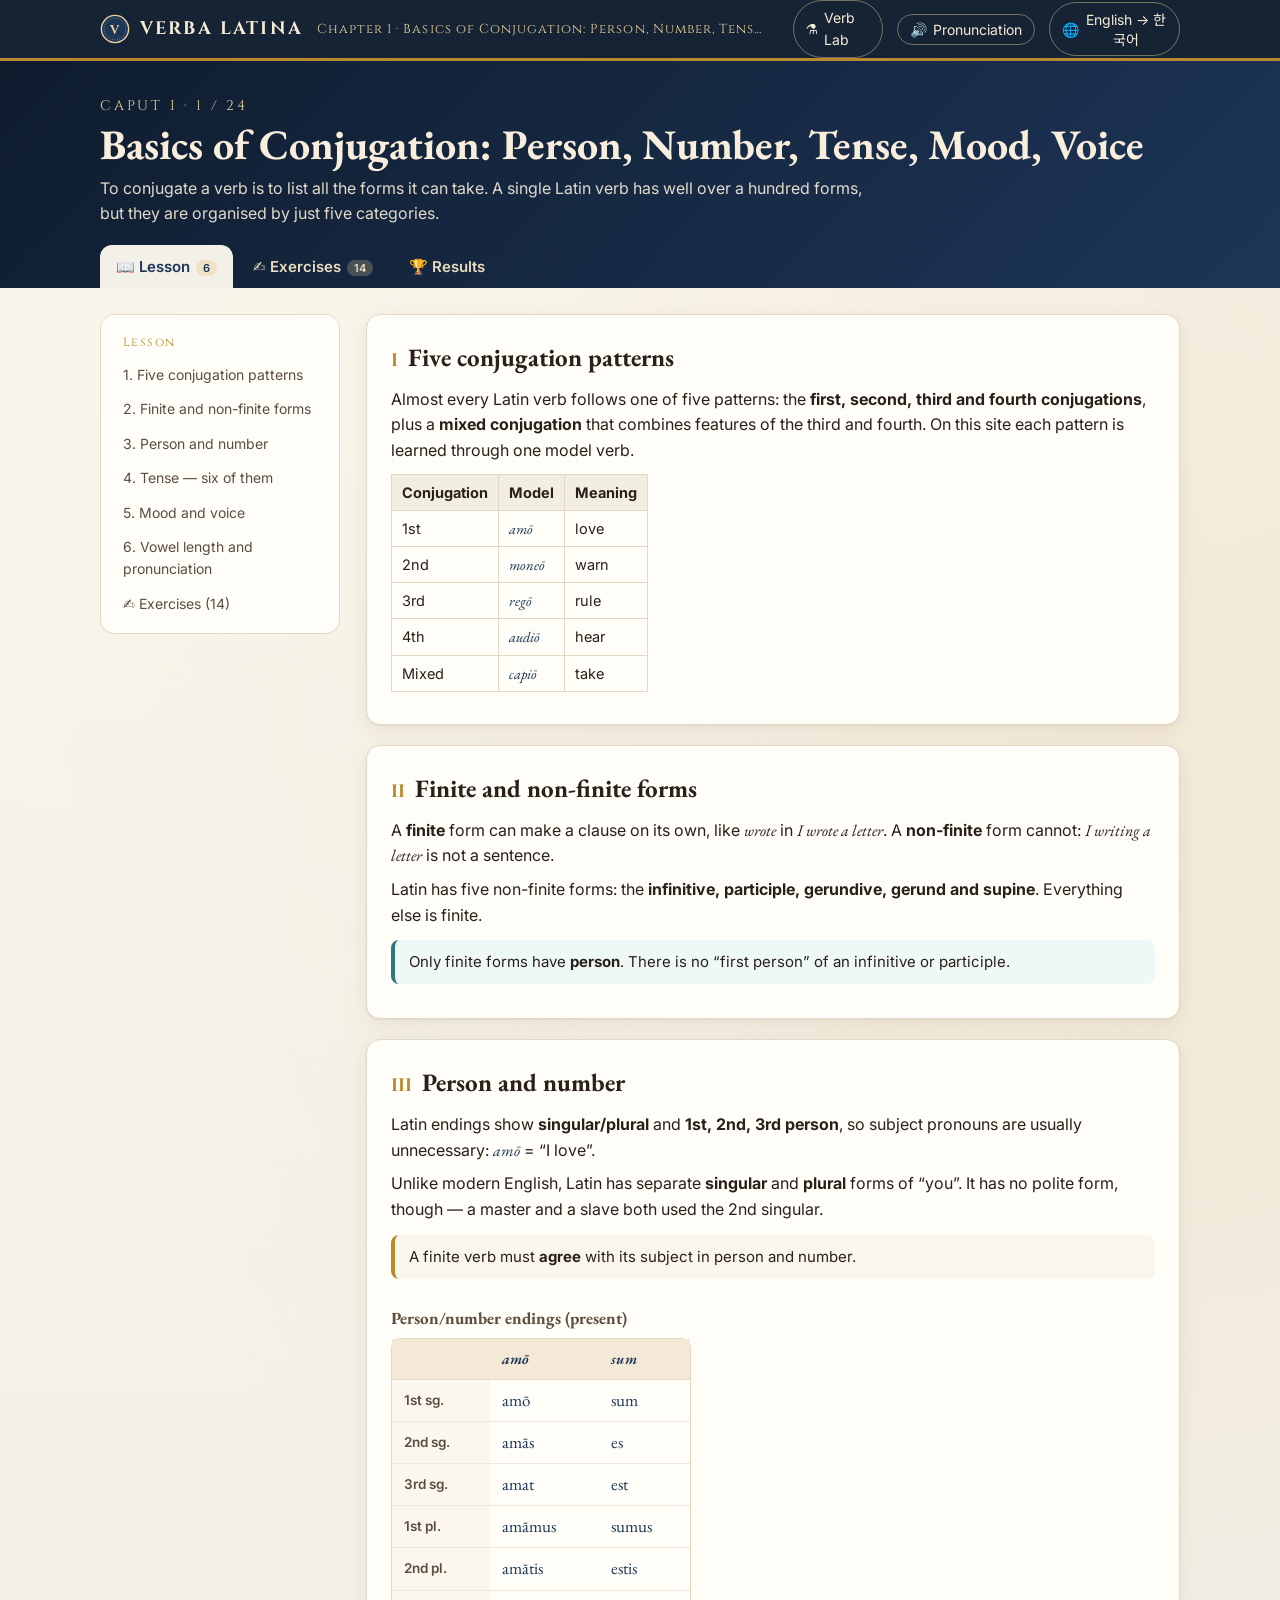
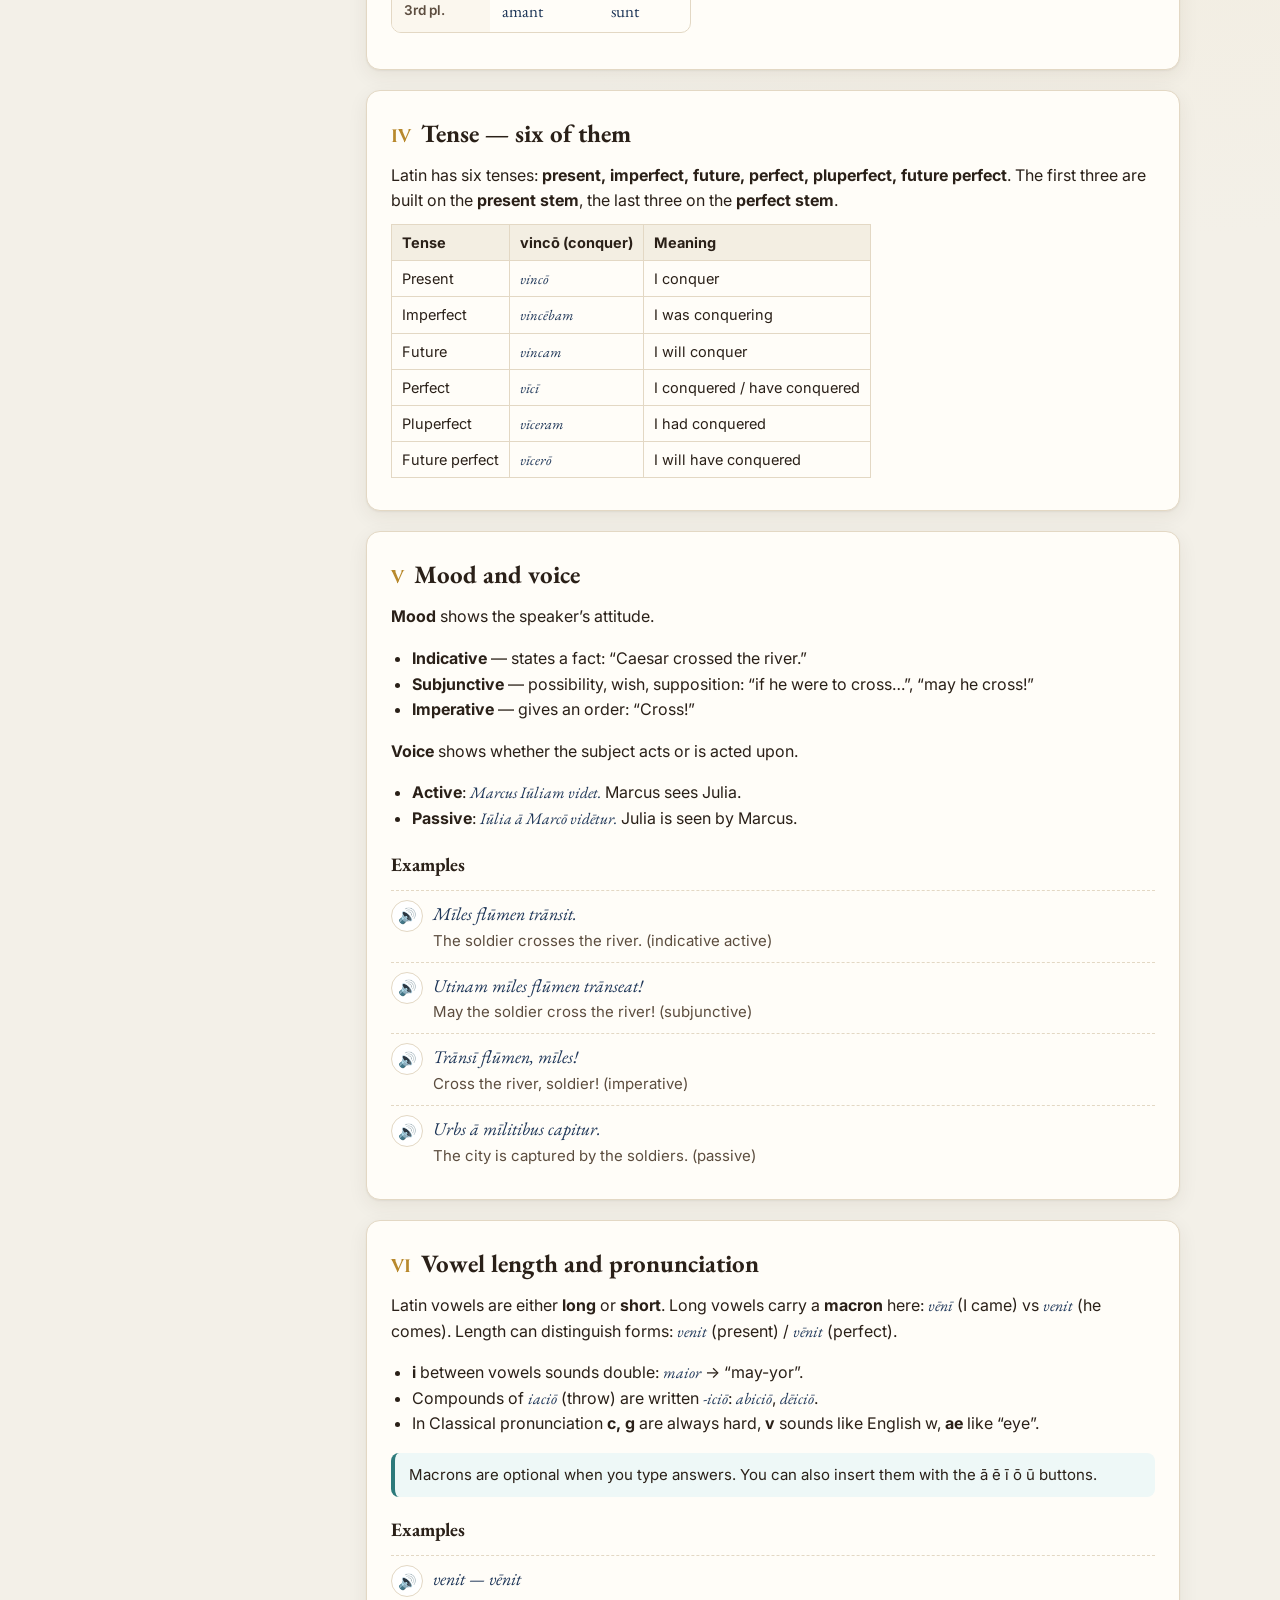
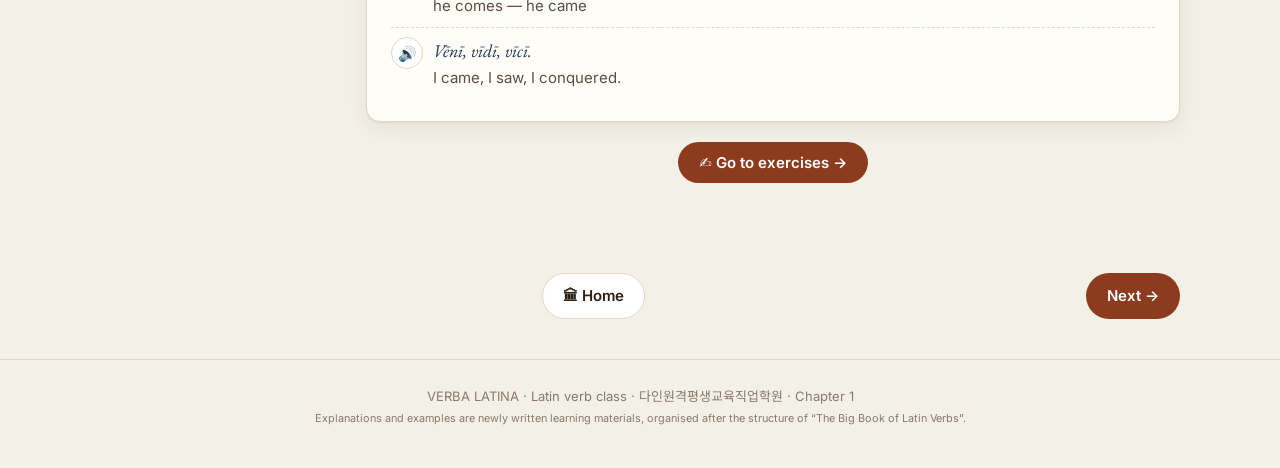
==== chapter.html @ eb04b909 "VERBA LATINA: interactive Latin verb conjugation site (24 chapters, verb lab, exercises, audio) Co-A" ====
<!DOCTYPE html>
<html lang="ko">
<head>
<meta charset="utf-8">
<meta name="viewport" content="width=device-width,initial-scale=1">
<title>VERBA LATINA — Latin Verb Conjugation</title>
<meta name="description" content="Interactive Latin verb conjugation course: 24 chapters, conjugation tables, exercises with instant scoring, Latin audio, verb lab with the Top 40 verbs.">
<link rel="icon" href="data:image/svg+xml,<svg xmlns='http://www.w3.org/2000/svg' viewBox='0 0 64 64'><rect width='64' height='64' rx='14' fill='%231d3557'/><text x='32' y='45' text-anchor='middle' font-size='38' font-family='Georgia' fill='%23e9d29a'>V</text></svg>">
<link rel="preconnect" href="https://fonts.googleapis.com"><link rel="preconnect" href="https://fonts.gstatic.com" crossorigin>
<link href="https://fonts.googleapis.com/css2?family=Cinzel:wght@500;700&family=EB+Garamond:ital,wght@0,400;0,600;1,400;1,600&family=Inter:wght@400;600;700&family=Noto+Sans+KR:wght@400;600;700&family=Noto+Serif+KR:wght@400;600&display=swap" rel="stylesheet">
<link rel="stylesheet" href="css/style.css">
</head>
<body data-page="chapter">
<header class="topbar" id="topbar"></header>
<div id="app"></div>
<script src="js/tts.js"></script>
<script src="js/engine.js"></script>
<script src="data/index.js"></script>
<script src="js/app.js"></script>
</body>
</html>
---- css/style.css ----
:root{
  --ink:#2a2018; --ink2:#5c4d3f; --muted:#8a7a68; --bg:#f3f0e8; --paper:#fffdf8; --line:#e3d8c4;
  --red:#8c3b1f; --red2:#1d3557; --gold:#b8892d; --gold2:#e9d29a; --green:#2f7d4f; --green-bg:#e6f3ea;
  --bad:#b23a2b; --bad-bg:#fbe9e6; --warn:#a8741a; --warn-bg:#fbf1dc; --blue:#2c5b86;
  --shadow:0 1px 2px rgba(60,40,20,.06),0 6px 20px rgba(60,40,20,.07); --r:14px;
  --serif:'EB Garamond','Noto Serif KR','Noto Serif SC','Noto Serif JP',Georgia,serif;
  --sans:'Inter','Noto Sans KR','Noto Sans SC','Noto Sans JP',system-ui,-apple-system,sans-serif;
  --cap:'Cinzel','EB Garamond',serif;
}
*{box-sizing:border-box}
html{scroll-behavior:smooth}
body{margin:0;background:var(--bg);color:var(--ink);font-family:var(--sans);font-size:16px;line-height:1.6;
  background-image:radial-gradient(circle at 10% 0%,#fbf6ea 0,transparent 40%),radial-gradient(circle at 90% 20%,#f1e7d3 0,transparent 35%)}
a{color:var(--red);text-decoration:none} a:hover{text-decoration:underline}
button{font-family:inherit;cursor:pointer}
.la{font-family:var(--serif);font-style:italic;color:var(--red2)}
.wrap{max-width:1120px;margin:0 auto;padding:0 20px}

/* ---------- top bar ---------- */
.topbar{position:sticky;top:0;z-index:50;background:rgba(15,28,46,.97);color:#f6ecd6;border-bottom:3px solid var(--gold);backdrop-filter:blur(6px)}
.topbar .wrap{display:flex;align-items:center;gap:14px;height:58px}
.brand{display:flex;align-items:center;gap:10px;color:#f6ecd6;font-family:var(--cap);font-weight:700;letter-spacing:.12em;font-size:18px;white-space:nowrap}
.brand:hover{text-decoration:none}
.brand .laurel{width:30px;height:30px}
.topbar .crumbs{font-family:var(--cap);font-size:13px;letter-spacing:.08em;color:var(--gold2);overflow:hidden;text-overflow:ellipsis;white-space:nowrap}
.spacer{flex:1}
.tb-btn{background:transparent;border:1px solid rgba(233,210,154,.45);color:#f6ecd6;border-radius:999px;padding:6px 12px;font-size:14px;display:flex;align-items:center;gap:6px}
.tb-btn:hover{background:rgba(233,210,154,.15)}
.dropdown{position:relative}
.menu{position:absolute;right:0;top:calc(100% + 8px);background:var(--paper);color:var(--ink);border:1px solid var(--line);border-radius:12px;box-shadow:var(--shadow);min-width:200px;padding:6px;display:none;max-height:70vh;overflow:auto}
.menu.open{display:block}
.menu button{display:block;width:100%;text-align:left;border:0;background:none;padding:8px 12px;border-radius:8px;font-size:15px;color:var(--ink)}
.menu button:hover,.menu button.on{background:#f3e9d6}
.menu button.on{font-weight:700;color:var(--red)}
.audio-panel{padding:12px;min-width:290px}
.audio-panel label{display:block;font-size:13px;color:var(--muted);margin:8px 0 4px}
.audio-panel select,.audio-panel input[type=range]{width:100%}
.audio-panel select{padding:7px;border-radius:8px;border:1px solid var(--line);background:#fff;font-size:14px}
.audio-panel .note{font-size:12px;color:var(--ink2);margin-top:10px;line-height:1.45;background:#f8f1e3;border-radius:8px;padding:8px}
.seg{display:flex;border:1px solid var(--line);border-radius:10px;overflow:hidden}
.seg button{flex:1;white-space:nowrap;border:0;background:#fff;padding:7px 6px;font-size:13px;text-align:center;border-radius:0}
.seg button.on{background:var(--red);color:#fff;font-weight:600}

/* ---------- hero ---------- */
.hero{position:relative;overflow:hidden;background:linear-gradient(135deg,#0f1c2e 0%,#1d3557 55%,#6b3a1f 100%);color:#f8eedb;padding:64px 0 56px}
.hero:after{content:"";position:absolute;inset:0;background:repeating-linear-gradient(90deg,rgba(255,255,255,.03) 0 2px,transparent 2px 80px);pointer-events:none}
.hero h1{font-family:var(--cap);font-size:clamp(38px,6vw,64px);letter-spacing:.14em;margin:0;line-height:1.05}
.hero .sub{font-family:var(--serif);font-size:clamp(18px,2.2vw,23px);color:var(--gold2);margin:12px 0 18px;font-style:italic}
.hero p{max-width:640px;font-size:17px;opacity:.92}
.hero .motto{position:absolute;right:28px;top:18px;font-family:var(--cap);letter-spacing:.3em;font-size:12px;color:rgba(233,210,154,.6)}
.hero-cta{display:flex;gap:12px;flex-wrap:wrap;margin-top:22px}
.btn{display:inline-flex;align-items:center;gap:8px;border-radius:999px;padding:10px 20px;font-weight:600;border:1px solid transparent;font-size:15px;transition:.15s}
.btn:hover{text-decoration:none;transform:translateY(-1px)}
.btn-gold{background:var(--gold);color:#2a2018}
.btn-ghost{border-color:rgba(233,210,154,.6);color:#f8eedb}
.btn-red{background:var(--red);color:#fff}
.btn-line{background:#fff;border-color:var(--line);color:var(--ink)}
.btn-sm{padding:6px 14px;font-size:14px}

/* ---------- stats ---------- */
.stats{display:grid;grid-template-columns:repeat(3,1fr);gap:16px;margin:-34px 0 26px;position:relative;z-index:2}
.stat{background:var(--paper);border:1px solid var(--line);border-radius:var(--r);padding:18px 20px;box-shadow:var(--shadow)}
.stat .k{font-size:13px;color:var(--muted);text-transform:uppercase;letter-spacing:.06em}
.stat .v{font-family:var(--cap);font-size:30px;font-weight:700;color:var(--red2)}
.bar{height:8px;background:#efe5d2;border-radius:99px;overflow:hidden}
.bar i{display:block;height:100%;background:linear-gradient(90deg,var(--gold),var(--red));border-radius:99px;transition:width .4s}

/* ---------- unit grid ---------- */
.toolbar{display:flex;gap:12px;align-items:center;margin:8px 0 6px;flex-wrap:wrap}
.search{flex:1;min-width:220px;padding:11px 16px;border-radius:999px;border:1px solid var(--line);background:var(--paper);font-size:15px}
.part{margin:30px 0 8px;display:flex;align-items:center;gap:14px}
.part h2{font-family:var(--cap);font-size:18px;letter-spacing:.12em;margin:0;color:var(--ink2);white-space:nowrap}
.part:after{content:"";flex:1;height:1px;background:linear-gradient(90deg,var(--gold),transparent)}
.grid{display:grid;grid-template-columns:repeat(auto-fill,minmax(310px,1fr));gap:16px}
.ucard{background:var(--paper);border:1px solid var(--line);border-radius:var(--r);padding:18px 18px 14px;box-shadow:var(--shadow);display:flex;flex-direction:column;gap:8px;color:var(--ink);transition:.15s;position:relative}
.ucard:hover{text-decoration:none;transform:translateY(-2px);border-color:var(--gold)}
.ucard .num{font-family:var(--cap);font-size:13px;letter-spacing:.14em;color:var(--gold)}
.ucard .roman{position:absolute;right:16px;top:12px;font-family:var(--cap);font-size:26px;color:#efe3c9}
.ucard h3{margin:0;font-family:var(--serif);font-size:21px;line-height:1.25;color:var(--ink)}
.ucard .topics{font-size:13.5px;color:var(--ink2);line-height:1.45}
.ucard .meta{display:flex;gap:10px;align-items:center;font-size:12.5px;color:var(--muted);margin-top:auto;padding-top:6px}
.ucard .meta .bar{flex:1}
.pill{display:inline-block;padding:2px 9px;border-radius:99px;background:#f3e9d6;color:var(--ink2);font-size:12px;font-weight:600}
.pill.done{background:var(--green-bg);color:var(--green)}

/* pronunciation box */
.pronbox{background:var(--paper);border:1px solid var(--line);border-radius:var(--r);padding:20px;margin:34px 0;box-shadow:var(--shadow)}
.pronbox h2{font-family:var(--cap);letter-spacing:.1em;font-size:18px;margin:0 0 4px}
.chips{display:flex;flex-wrap:wrap;gap:8px;margin-top:12px}
.chip{border:1px solid var(--line);background:#fff;border-radius:999px;padding:6px 12px;font-family:var(--serif);font-style:italic;font-size:17px;color:var(--red2)}
.chip:hover{background:#fbf3e3;border-color:var(--gold)}
.chip small{font-style:normal;font-family:var(--sans);color:var(--muted);font-size:12px;margin-left:6px}

/* ---------- unit page ---------- */
.uhead{background:linear-gradient(135deg,#0f1c2e,#1d3557);color:#f8eedb;padding:34px 0 0}
.uhead .num{font-family:var(--cap);letter-spacing:.2em;color:var(--gold2);font-size:14px}
.uhead h1{font-family:var(--serif);font-size:clamp(28px,4vw,42px);margin:4px 0 6px;line-height:1.15}
.uhead p{opacity:.9;max-width:780px;margin:0 0 18px}
.tabs{display:flex;gap:4px;overflow-x:auto;scrollbar-width:none}
.tabs button{background:transparent;border:0;color:#e9dcc0;padding:12px 16px;font-size:15px;font-weight:600;border-radius:12px 12px 0 0;white-space:nowrap}
.tabs button.on{background:var(--bg);color:var(--red2)}
.tabs button .cnt{font-size:11px;background:rgba(233,210,154,.25);padding:1px 7px;border-radius:99px;margin-left:6px}
.tabs button.on .cnt{background:#f0e2c5}
.layout{display:grid;grid-template-columns:240px 1fr;gap:26px;margin:26px auto 60px}
.toc{position:sticky;top:78px;align-self:start;background:var(--paper);border:1px solid var(--line);border-radius:var(--r);padding:12px;font-size:14px;max-height:calc(100vh - 100px);overflow:auto}
.toc a{display:block;padding:6px 10px;border-radius:8px;color:var(--ink2)}
.toc a:hover{background:#f6eddc;text-decoration:none}
.toc .h{font-family:var(--cap);font-size:12px;letter-spacing:.12em;color:var(--gold);padding:6px 10px}
.card{background:var(--paper);border:1px solid var(--line);border-radius:var(--r);padding:22px 24px;box-shadow:var(--shadow);margin-bottom:20px}
.card h2{font-family:var(--serif);font-size:25px;margin:0 0 10px;color:var(--ink);display:flex;align-items:baseline;gap:10px}
.card h2 .n{font-family:var(--cap);color:var(--gold);font-size:18px}
.card h3{font-family:var(--serif);font-size:19px;margin:18px 0 8px}
.gbody p{margin:.5em 0}.gbody ul{padding-left:1.3em}
.gbody .la,.gbody i{font-family:var(--serif)}
.tablewrap{overflow-x:auto;margin:14px 0}
table.para{border-collapse:separate;border-spacing:0;min-width:300px;font-size:15px;border:1px solid var(--line);border-radius:10px;overflow:hidden}
table.para caption{caption-side:top;text-align:left;font-weight:700;padding:0 0 6px;color:var(--ink2);font-family:var(--serif);font-size:17px}
table.para th{background:#f3e9d6;color:var(--ink2);font-weight:600;padding:8px 12px;text-align:left;font-size:13.5px;border-bottom:1px solid var(--line)}
table.para td{padding:7px 12px;border-bottom:1px solid #f0e8d8}
table.para tr:last-child td{border-bottom:0}
table.para td:first-child{color:var(--ink2);font-weight:600;font-size:13.5px;background:#fbf7ee}
table.para td.sp{font-family:var(--serif);font-size:17px;color:var(--red2);cursor:pointer}
table.para td.sp:hover{background:#fbf0dc}
.examples{list-style:none;padding:0;margin:10px 0 0}
.examples li{display:flex;gap:10px;align-items:flex-start;padding:9px 0;border-top:1px dashed var(--line)}
.examples .ltxt{font-family:var(--serif);font-size:18px;color:var(--red2);font-style:italic}
.examples .tr{color:var(--ink2);font-size:15px}
.spk{flex:none;width:32px;height:32px;border-radius:50%;border:1px solid var(--line);background:#fff;display:inline-flex;align-items:center;justify-content:center;color:var(--red);font-size:15px;padding:0}
.spk:hover{background:var(--red);color:#fff;border-color:var(--red)}
.spk.slow{font-size:11px;font-weight:700;width:auto;padding:0 9px;border-radius:99px}
.spk.playing{animation:pulse 1s infinite}
@keyframes pulse{50%{box-shadow:0 0 0 6px rgba(155,45,32,.15)}}
.notice{background:#fbf3e2;border:1px solid var(--gold2);border-radius:10px;padding:10px 14px;font-size:14px;color:var(--ink2);margin-bottom:16px}
.culture{background:linear-gradient(135deg,#fffaf0,#f7ecd7);border-left:4px solid var(--gold)}

/* vocab */
.vtools{display:flex;gap:8px;margin-bottom:12px;flex-wrap:wrap}
.vlist{display:grid;grid-template-columns:repeat(auto-fill,minmax(260px,1fr));gap:8px}
.vitem{display:flex;gap:10px;align-items:center;padding:9px 12px;border:1px solid var(--line);border-radius:10px;background:#fff}
.vitem .lw{font-family:var(--serif);font-size:17px;color:var(--red2)}
.vitem .m{font-size:14px;color:var(--ink2)}
.fc-wrap{display:flex;flex-direction:column;align-items:center;gap:14px}
.fc{width:min(440px,100%);height:240px;perspective:1000px;cursor:pointer}
.fc-in{position:relative;width:100%;height:100%;transition:transform .5s;transform-style:preserve-3d}
.fc.flip .fc-in{transform:rotateY(180deg)}
.fc-f,.fc-b{position:absolute;inset:0;backface-visibility:hidden;border-radius:18px;display:flex;flex-direction:column;align-items:center;justify-content:center;padding:20px;text-align:center;box-shadow:var(--shadow)}
.fc-f{background:linear-gradient(135deg,#fffdf8,#f4e7cc);border:1px solid var(--gold2)}
.fc-f .lw{font-family:var(--serif);font-size:32px;color:var(--red2);font-style:italic}
.fc-b{background:var(--red2);color:#fff;transform:rotateY(180deg);font-size:24px}
.fc-nav{display:flex;gap:10px;align-items:center}

/* exercises */
.ex-head{display:flex;justify-content:space-between;align-items:center;gap:12px;flex-wrap:wrap;margin-bottom:6px}
.ex-score{font-family:var(--cap);font-weight:700;color:var(--red2);font-size:18px}
.instr{color:var(--ink2);font-size:14.5px;margin:0 0 12px}
.item{border:1px solid var(--line);border-radius:12px;padding:14px 16px;margin:12px 0;background:#fff;transition:border-color .2s}
.item.ok{border-color:#9fd0b0;background:#fbfffc}
.item.no{border-color:#e7b2aa;background:#fffbfa}
.item.half{border-color:#e9cf96;background:#fffdf6}
.item .top{display:flex;gap:10px;align-items:flex-start}
.item .no-badge{flex:none;font-family:var(--cap);font-weight:700;background:#f3e9d6;color:var(--ink2);border-radius:8px;padding:2px 8px;font-size:14px;margin-top:3px}
.item .latin{flex:1;font-family:var(--serif);font-size:19.5px;line-height:1.5;color:var(--ink);white-space:pre-line}
.item .latin .w{cursor:pointer;border-radius:4px}
.item .latin .w:hover{background:#fbeccb}
.item .src{font-size:12.5px;color:var(--muted);margin-top:2px;font-style:italic}
.item .acts{display:flex;gap:6px;flex:none}
.tools{display:flex;gap:6px;flex-wrap:wrap;margin:10px 0 0}
.mini{border:1px solid var(--line);background:#fffaf0;border-radius:99px;padding:3px 11px;font-size:13px;color:var(--ink2)}
.mini:hover{border-color:var(--gold)}
.mini.on{background:var(--ink);color:#fff;border-color:var(--ink)}
.reveal{margin-top:8px;padding:8px 12px;background:#faf4e7;border-radius:8px;font-size:14px;color:var(--ink2)}
.gloss{display:flex;flex-wrap:wrap;gap:6px}
.gloss span{background:#fff;border:1px solid var(--line);border-radius:6px;padding:2px 8px;font-size:13.5px}
.gloss b{font-family:var(--serif);color:var(--red2);font-weight:600;font-style:italic}
.opts{display:grid;gap:8px;margin-top:12px}
.opt{display:flex;gap:10px;align-items:flex-start;text-align:left;border:1px solid var(--line);background:#fffdf9;border-radius:10px;padding:10px 12px;font-size:15px;color:var(--ink);line-height:1.45}
.opt:hover:not([disabled]){border-color:var(--gold);background:#fff8ea}
.opt .l{flex:none;width:24px;height:24px;border-radius:50%;background:#f3e9d6;display:flex;align-items:center;justify-content:center;font-weight:700;font-size:13px;color:var(--ink2)}
.opt.right{border-color:var(--green);background:var(--green-bg)}
.opt.right .l{background:var(--green);color:#fff}
.opt.wrong{border-color:var(--bad);background:var(--bad-bg)}
.opt.wrong .l{background:var(--bad);color:#fff}
.opt[disabled]{cursor:default}
textarea.tr-in,input.fill-in{width:100%;border:1px solid var(--line);border-radius:10px;padding:10px 12px;font-size:15px;font-family:inherit;background:#fffdf9;margin-top:12px}
textarea.tr-in{min-height:70px;resize:vertical}
textarea:focus,input:focus{outline:2px solid var(--gold2);border-color:var(--gold)}
.wrow{display:flex;gap:8px;margin-top:8px;flex-wrap:wrap}
.fb{margin-top:10px;border-radius:10px;padding:10px 14px;font-size:14.5px}
.fb.ok{background:var(--green-bg);color:#1f5c38}
.fb.no{background:var(--bad-bg);color:#7d2419}
.fb.half{background:var(--warn-bg);color:#6e4a0d}
.fb .model{margin-top:6px;color:var(--ink)}
.fb .model b{font-weight:700}
.kw{display:inline-block;border-radius:6px;padding:1px 8px;margin:3px 4px 0 0;font-size:13px}
.kw.y{background:#cfe9d7;color:#1f5c38}.kw.n{background:#f6d3cd;color:#7d2419}
.fillgrid{display:grid;grid-template-columns:repeat(auto-fill,minmax(300px,1fr));gap:10px}
.fillitem{border:1px solid var(--line);border-radius:12px;padding:12px 14px;background:#fff}
.fillitem .p{display:flex;justify-content:space-between;align-items:center;gap:8px}
.fillitem .p .lw{font-family:var(--serif);font-size:18px;color:var(--red2)}
.fillitem input.fill-in{margin-top:8px}
.fillitem.ok{border-color:#9fd0b0;background:#fbfffc}.fillitem.no{border-color:#e7b2aa;background:#fffbfa}
.fillitem .ans{font-size:13px;margin-top:6px;color:var(--ink2)}
.qnum{font-family:var(--cap);color:var(--gold);font-weight:700;margin-right:6px}
.qtext{font-size:16.5px;font-weight:600}
.explain{margin-top:8px;font-size:14px;color:var(--ink2);background:#faf4e7;border-radius:8px;padding:8px 12px}

/* results */
.ring{width:150px;height:150px;border-radius:50%;display:grid;place-items:center;margin:6px auto 10px;background:conic-gradient(var(--red) calc(var(--p)*1%),#efe5d2 0)}
.ring>div{width:118px;height:118px;border-radius:50%;background:var(--paper);display:grid;place-items:center;font-family:var(--cap);font-size:30px;font-weight:700;color:var(--red2)}
.rtable{width:100%;border-collapse:collapse;font-size:15px}
.rtable td,.rtable th{padding:10px 8px;border-bottom:1px solid var(--line);text-align:left}
.rtable td.num{text-align:right;font-variant-numeric:tabular-nums;white-space:nowrap}
.unav{display:flex;justify-content:space-between;gap:12px;margin:10px 0 40px}
.footer{border-top:1px solid var(--line);padding:26px 0 40px;color:var(--muted);font-size:13px;text-align:center}
.toast{position:fixed;left:50%;bottom:24px;transform:translateX(-50%) translateY(40px);background:var(--ink);color:#fff;padding:10px 18px;border-radius:99px;opacity:0;transition:.25s;z-index:99;font-size:14px}
.toast.show{opacity:1;transform:translateX(-50%)}
.hidden{display:none!important}

@media (max-width:860px){
  .layout{grid-template-columns:1fr}
  .toc{display:none}
  .stats{grid-template-columns:1fr;margin-top:-26px}
  .topbar .crumbs{display:none}
  .card{padding:18px 16px}
  .tb-btn .lbl{display:none}
}
@media print{
  .topbar,.tabs,.toc,.unav,.tools,.acts,.spk{display:none!important}
  .layout{display:block}
  body{background:#fff}
}

/* ===== VERBA additions ===== */
.hero .pp{font-family:var(--serif);font-style:italic;color:var(--gold2);font-size:20px;margin-top:6px}
.ucard .ch{font-size:12px;color:var(--muted)}
.lab-cta{display:grid;grid-template-columns:1fr 1fr;gap:16px;margin:22px 0}
.lab-cta a{display:block;background:linear-gradient(135deg,#1d3557,#2d4f7a);color:#f6ecd6;border-radius:var(--r);padding:20px 22px;box-shadow:var(--shadow)}
.lab-cta a:hover{text-decoration:none;transform:translateY(-2px)}
.lab-cta a h3{margin:0 0 4px;font-family:var(--serif);font-size:22px;color:#fff}
.lab-cta a p{margin:0;font-size:14px;opacity:.85}
.lab-cta a.alt{background:linear-gradient(135deg,#6b3a1f,#8c3b1f)}
table.para td.sp small{color:var(--muted);font-family:var(--sans);font-style:normal;font-size:11px}
table.para th.vh{font-family:var(--serif);font-style:italic;font-size:15px;color:var(--red2)}
.paragrid{display:grid;grid-template-columns:repeat(auto-fit,minmax(300px,1fr));gap:14px}
.box{border-left:4px solid var(--gold);background:#faf6ec;border-radius:8px;padding:10px 14px;margin:12px 0;font-size:15px}
.box.tip{border-color:#2c7a7b;background:#eef8f7}
.box.warn{border-color:var(--bad);background:#fdf1ef}
.gbody table.mini-t{border-collapse:collapse;margin:10px 0;font-size:14.5px}
.gbody table.mini-t td,.gbody table.mini-t th{border:1px solid var(--line);padding:6px 10px;text-align:left}
.gbody table.mini-t th{background:#f3eee2}
.gbody .la{cursor:pointer}
.gbody .la:hover{background:#fbeccb;border-radius:4px}
/* quiz */
.qitem{border:1px solid var(--line);border-radius:12px;padding:14px 16px;margin:12px 0;background:#fff}
.qitem.ok{border-color:#9fd0b0;background:#fbfffc}
.qitem.no{border-color:#e7b2aa;background:#fffbfa}
.qitem .qh{display:flex;gap:10px;align-items:flex-start}
.qitem .qn{flex:none;font-family:var(--cap);font-weight:700;background:#e9eef5;color:var(--red2);border-radius:8px;padding:2px 9px;font-size:14px}
.qitem .qq{flex:1;font-size:16px;font-weight:600}
.qitem .qla{font-family:var(--serif);font-size:20px;color:var(--red2);margin-top:4px;font-style:italic}
.qitem .opt.sel{border-color:var(--red2);background:#eef3fa}
.qitem .opt.sel .l{background:var(--red2);color:#fff}
.qitem input.fill-in{max-width:420px;font-family:var(--serif);font-size:18px}
.qitem.ok input.fill-in{border-color:var(--green)}
.qitem.no input.fill-in{border-color:var(--bad)}
.qitem .sol{margin-top:8px;font-size:14.5px;border-radius:8px;padding:8px 12px}
.qitem.ok .sol{background:var(--green-bg);color:#1f5c38}
.qitem.no .sol{background:var(--bad-bg);color:#7d2419}
.qitem .sol .la{color:inherit;font-weight:600}
.typebadge{font-size:11px;font-weight:700;padding:1px 8px;border-radius:99px;background:#efe7d4;color:var(--ink2);margin-left:6px;vertical-align:middle}
.macron-bar{display:flex;gap:4px;flex-wrap:wrap;margin:8px 0}
.macron-bar button{border:1px solid var(--line);background:#fff;border-radius:6px;font-family:var(--serif);font-size:17px;padding:1px 9px}
.scorebar{position:sticky;bottom:0;z-index:20;background:rgba(255,253,248,.97);border-top:2px solid var(--gold);padding:12px 0;margin-top:20px;box-shadow:0 -6px 16px rgba(0,0,0,.06)}
.scorebar .in{display:flex;gap:12px;align-items:center;flex-wrap:wrap;justify-content:space-between}
.scorebar .big{font-family:var(--cap);font-size:22px;font-weight:700;color:var(--red2)}
.result-banner{text-align:center;padding:18px;border-radius:var(--r);background:linear-gradient(135deg,#1d3557,#2d4f7a);color:#fff;margin:0 0 16px}
.result-banner .s{font-family:var(--cap);font-size:44px;font-weight:700;color:var(--gold2)}
/* lab */
.lab-top{display:grid;grid-template-columns:320px 1fr;gap:22px;margin:24px 0 60px}
.vlist2{background:var(--paper);border:1px solid var(--line);border-radius:var(--r);padding:10px;max-height:calc(100vh - 110px);overflow:auto;position:sticky;top:76px;align-self:start}
.vlist2 .g{font-family:var(--cap);font-size:12px;letter-spacing:.12em;color:var(--gold);padding:10px 8px 4px}
.vlist2 a{display:flex;justify-content:space-between;gap:8px;padding:6px 10px;border-radius:8px;color:var(--ink)}
.vlist2 a b{font-family:var(--serif);font-size:17px;color:var(--red2);font-weight:600}
.vlist2 a span{font-size:12.5px;color:var(--muted);text-align:right}
.vlist2 a.on,.vlist2 a:hover{background:#eef3fa;text-decoration:none}
.vhead{display:flex;justify-content:space-between;align-items:flex-start;gap:14px;flex-wrap:wrap}
.vhead .pp{font-family:var(--serif);font-size:26px;color:var(--red2)}
.vhead .meta{color:var(--ink2);font-size:14.5px}
.modes{display:flex;gap:6px;flex-wrap:wrap;margin:12px 0}
.ptable{border-collapse:collapse;width:100%;font-size:15px}
.ptable th{background:#eef1f6;color:var(--ink2);font-size:13px;padding:7px 10px;text-align:left;border:1px solid var(--line)}
.ptable td{border:1px solid var(--line);padding:6px 10px;font-family:var(--serif);font-size:16.5px;color:var(--red2);cursor:pointer}
.ptable td.p{font-family:var(--sans);font-size:12.5px;color:var(--muted);cursor:default;background:#faf8f2;width:72px}
.ptable td:hover:not(.p){background:#fbf0dc}
.ptable td.na{color:#c9c2b4;cursor:default}
.tblock{margin:16px 0}
.tblock h4{margin:0 0 6px;font-family:var(--serif);font-size:18px;color:var(--ink)}
.drill{max-width:620px}
.drill .big{font-family:var(--serif);font-size:30px;color:var(--red2);text-align:center;margin:10px 0}
@media (max-width:860px){.lab-top{grid-template-columns:1fr}.vlist2{position:static;max-height:260px}.lab-cta{grid-template-columns:1fr}}
.paragrid.wide{grid-template-columns:1fr}
table.para td:first-child{white-space:nowrap}
.layout>main{min-width:0}
.tb-btn .sh{display:none}
@media (max-width:860px){.tb-btn .sh{display:inline}.topbar .wrap{gap:8px}.brand span{font-size:15px}.tb-btn{padding:6px 9px}}
@media (max-width:420px){.brand span{display:none}}
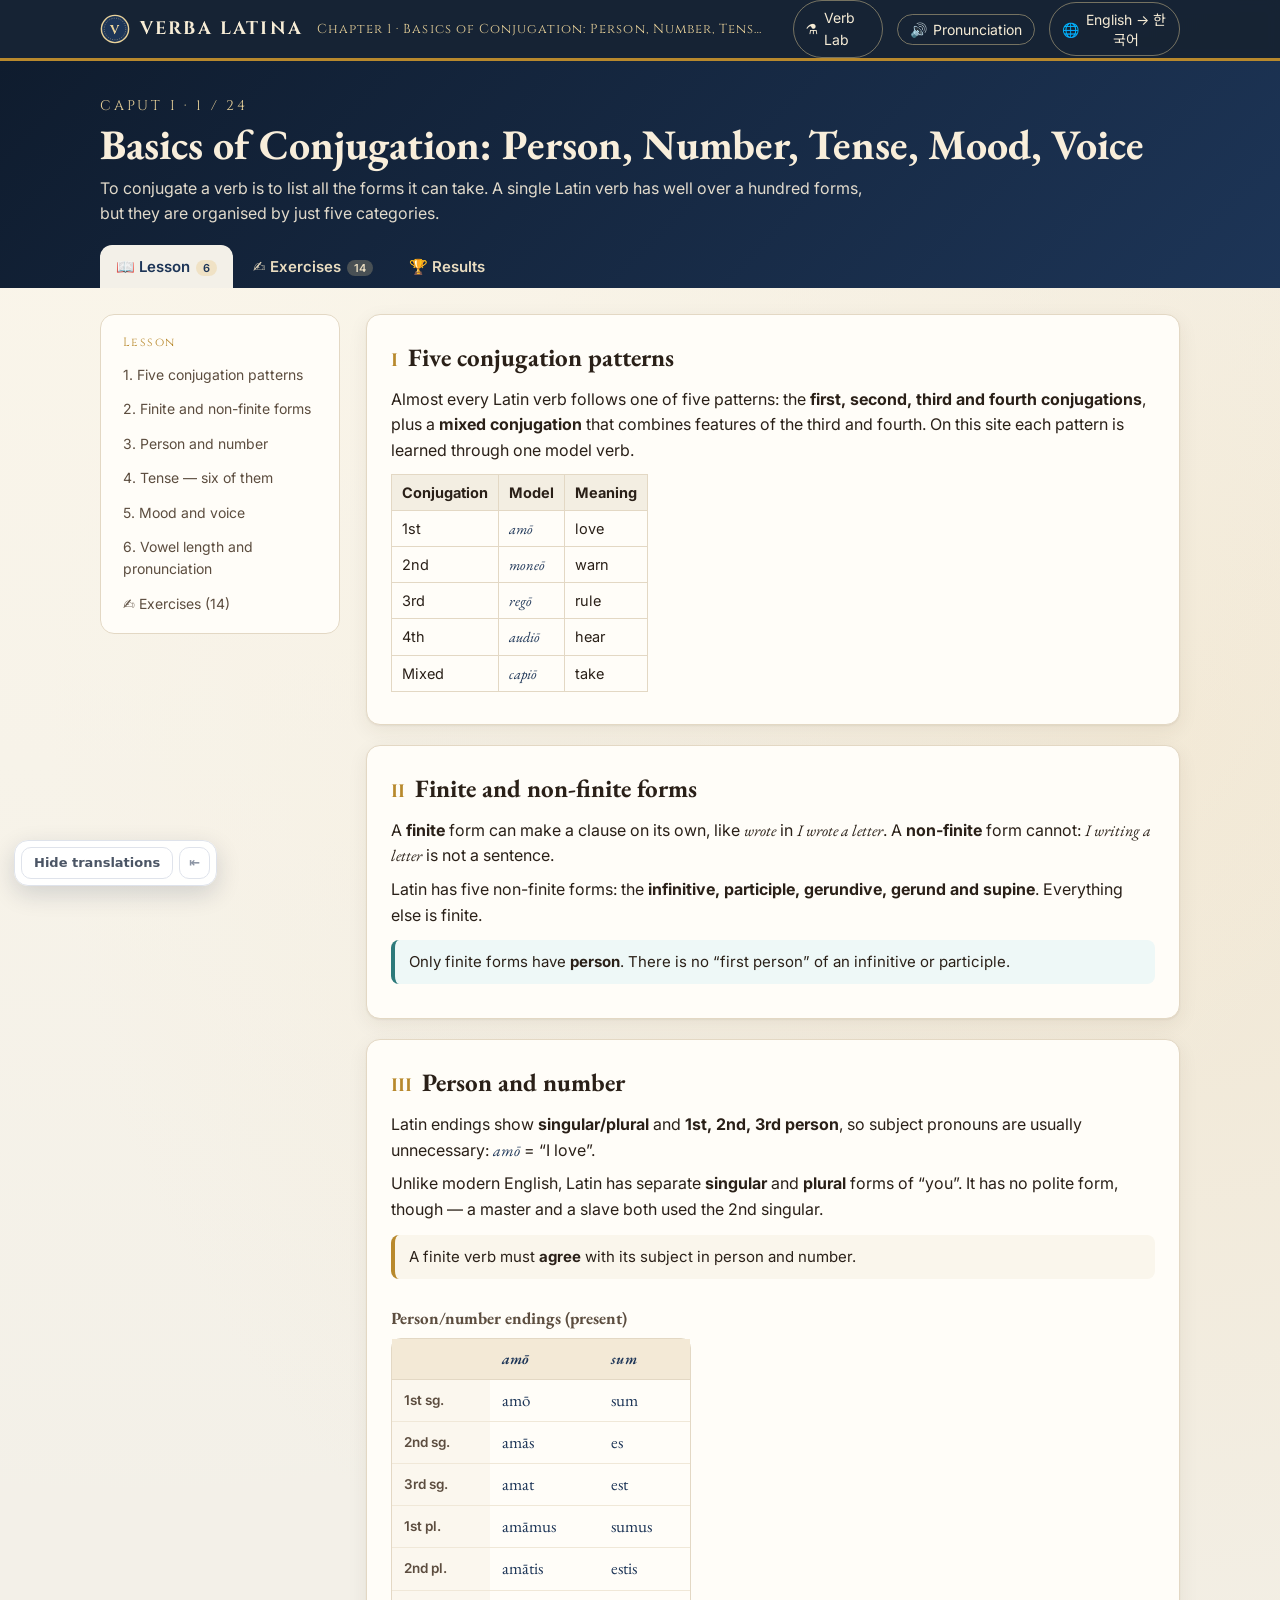
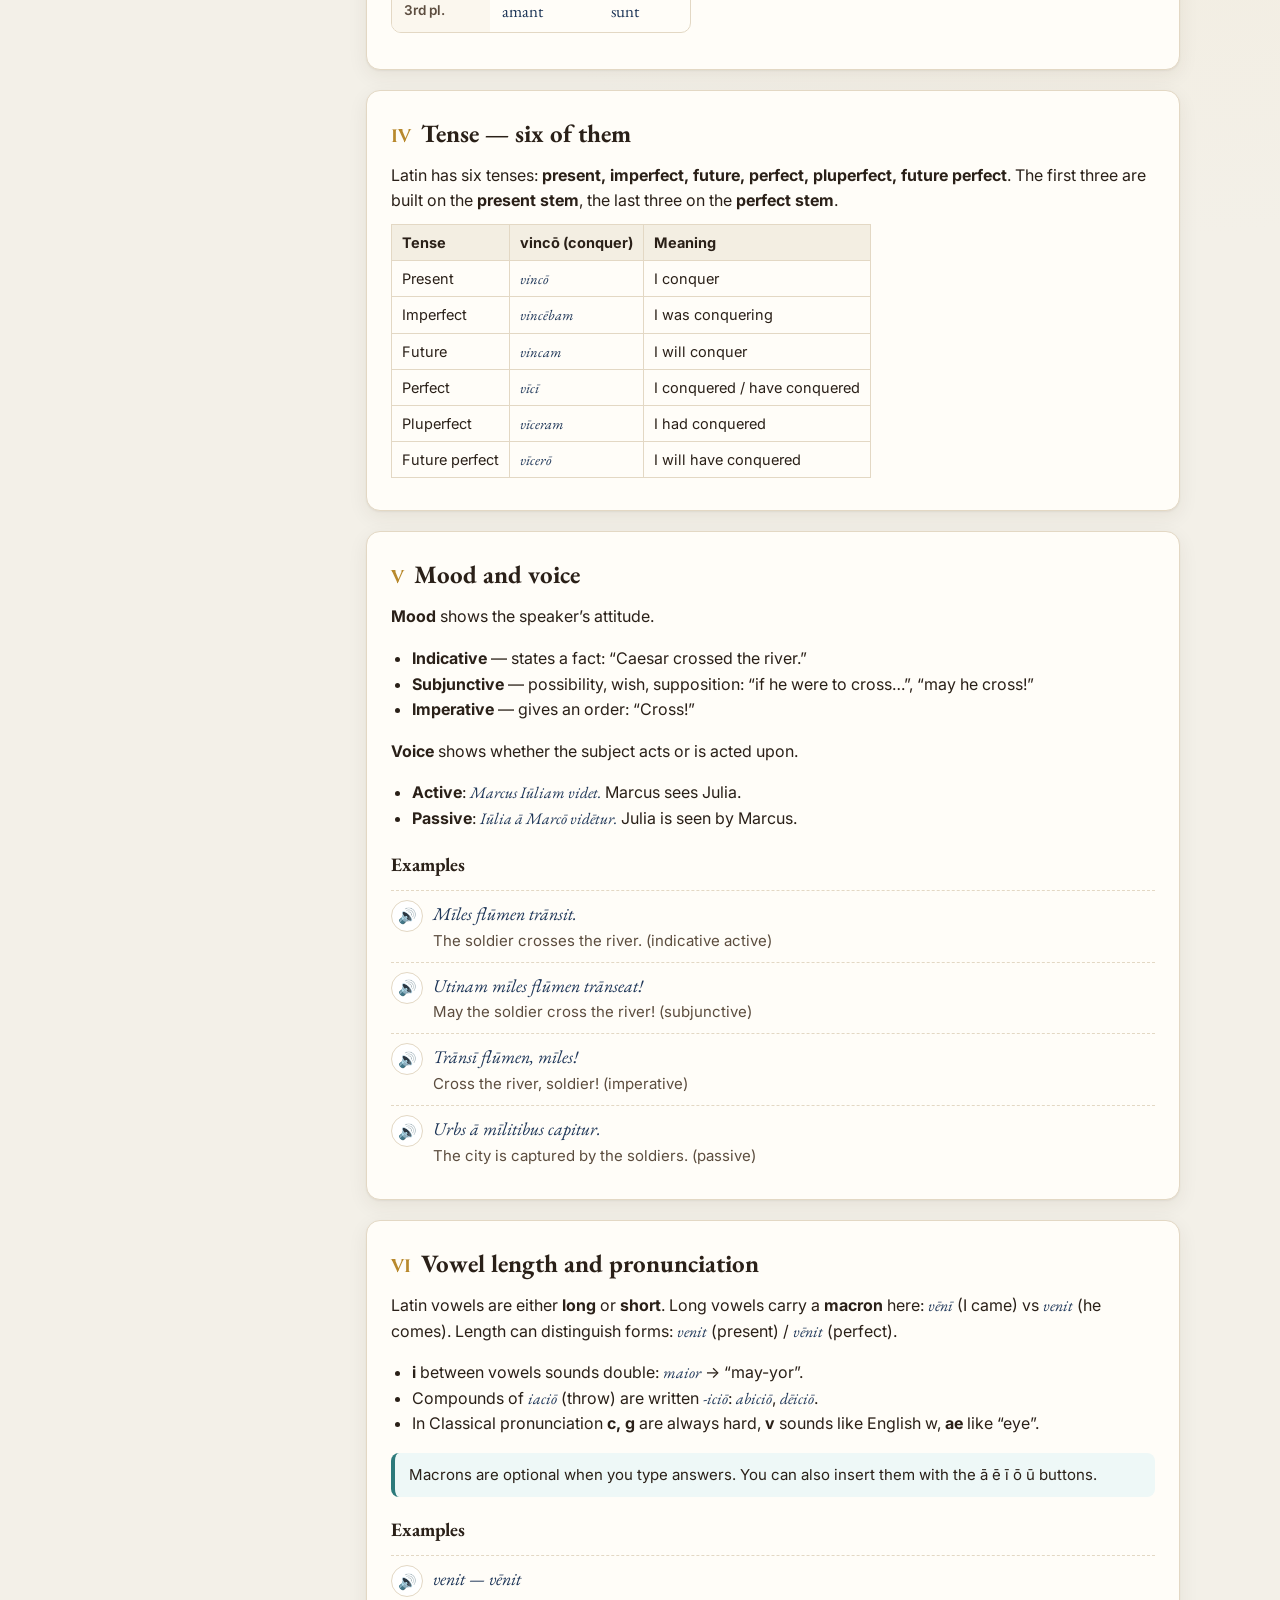
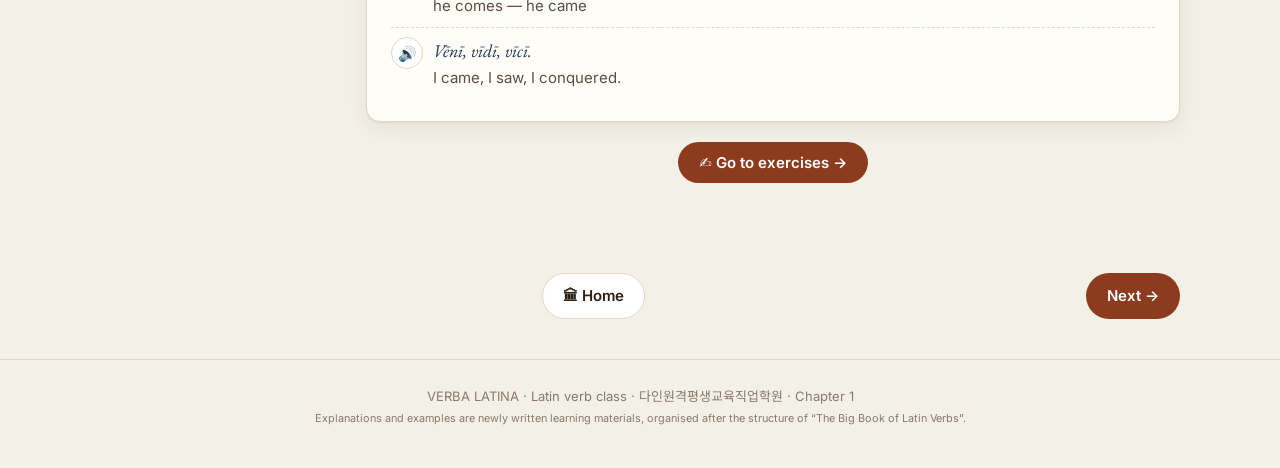
==== commit 032ce7f3: "뜻 가리기 · 해석 가리기 기능 추가 화면 왼쪽 아래 버튼으로 단어 뜻과 문장 해석을 흐리게 가리고, 가려진 부분을 누르면 하나씩 확인할 수 있습니다. 설정은 페이지를 옮겨도 유지" ====
--- a/chapter.html
+++ b/chapter.html
@@ -17,5 +17,6 @@
 <script src="js/engine.js"></script>
 <script src="data/index.js"></script>
 <script src="js/app.js"></script>
+<script src="dain-hide.js" defer></script>
 </body>
 </html>
